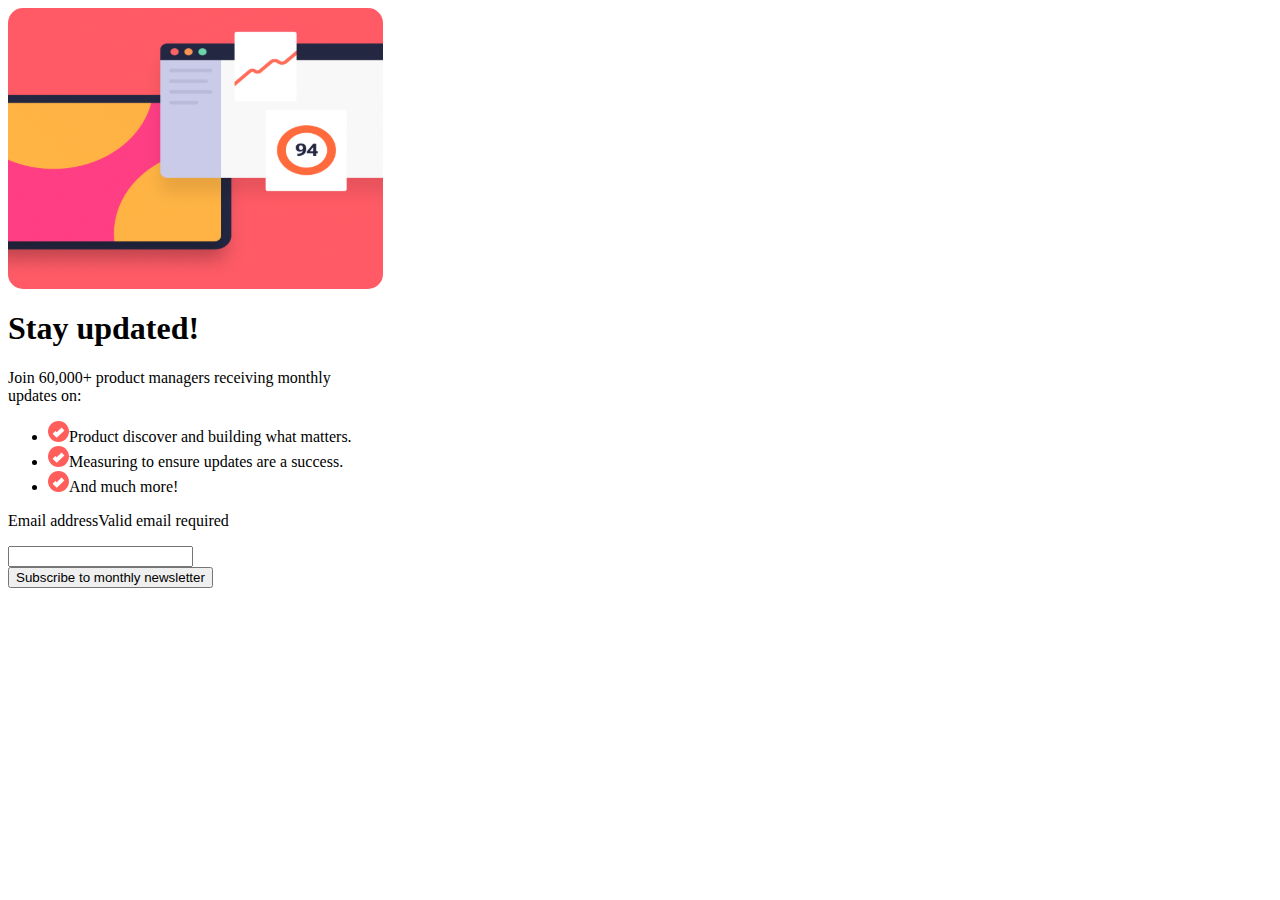
==== index.html @ 6df9921a "add" ====
<!--This is the Form Page.-->
<!--Now for the Success Page.-->

<!DOCTYPE html>
<html lang="en">
<head>
    <meta charset="UTF-8">
    <meta name="viewport" content="width=device-width, initial-scale=1.0">
    <link rel="stylesheet" href="./styles.css">
    <!--Changing the tab title, but first -> Let check this out first.-->
    <!--Okay cool, let's check out how it is supposed to look. -->
    <!--That part is done.-->
    <title>Subscribe to Newsletter</title>

</head>
<body>
    <!--Creating the div that will hold everything. You can do this part however you want though.-->
    <!--I will be adding the classes as well, so later when I do the CSS, I will be 
    able to target whatever item I want. For now, just HTML.-->
    <div class="container">
        <!--One way that I add an image is with CSS. Like this. -->
        <div class="header-image"></div>

        <div class="content">
            <h1 class="title">Stay updated!</h1>
            <p class="description">
                Join 60,000+ product managers receiving monthly <br class="descriptionBr"> updates on:
                <!--The '<br>' tag helps to add a break. So the words afterwards ended up on the next line.-->
            </p>

            <!--The 'ul' tag is being used because it is an unordered bulleted list.-->
            <ul class="features">
                <!--The 'li' tag means the item is a list.-->
                <!--Now I will add images below.-->
                <li><img src="./assets/group.svg" alt="">Product discover and building what matters.</li>
                <li><img src="./assets/group-2.svg" alt="">Measuring to ensure updates are a success.</li>
                <li><img src="./assets/group-3.svg" alt="">And much more!</li>
            </ul>
        </div>
        <!--Now for the form section. Input part.-->
        <form class="email-signup" id="email-signup">
            <p class="emailDiv"><span class="email-label">Email address</span><span class="hidden" id="validEmailAddress">Valid email required</span></p>
            <div class="email-input" id="email-input">
                <input type="email" id="email" value="" class="inputClass">
            </div>

            <!--Now for the button.-->
            <button class="subscribe-button" type="submit">Subscribe to monthly newsletter</button>
        </form>
    </div>    
</body>
</html>
---- styles.css ----
/*This file is named styles.css*/
/* I will only be adding this image through here on this video, but
the rest of the CSS part will be in the next video. */

/*I add a dot in front of the name as a way to target the div's class name with that 
name.*/
/*I have already added the image to the folder as well to use here.*/
.header-image{
    
    background-image: url(./assets/frame-8.svg);
    height: 281px;
    width: 375px;



}
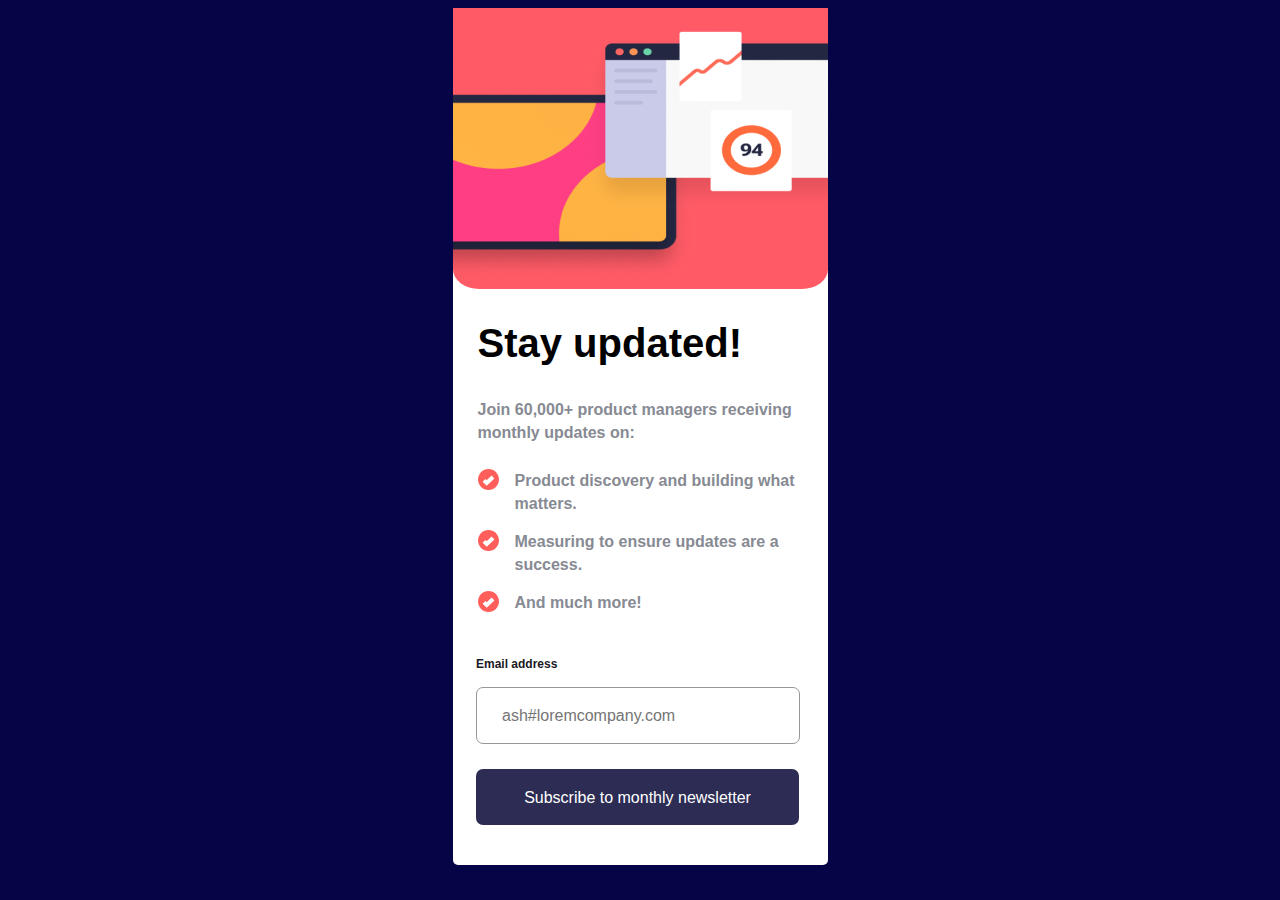
==== commit 1fc5d52a: "add" ====
--- a/index.html
+++ b/index.html
@@ -1,52 +1,49 @@
-<!--This is the Form Page.-->
-<!--Now for the Success Page.-->
-
-<!DOCTYPE html>
-<html lang="en">
+<!-- This is the Form Page. -->
+<!DOCTYPE html> 
+<html lang="en"> 
 <head>
-    <meta charset="UTF-8">
-    <meta name="viewport" content="width=device-width, initial-scale=1.0">
-    <link rel="stylesheet" href="./styles.css">
-    <!--Changing the tab title, but first -> Let check this out first.-->
-    <!--Okay cool, let's check out how it is supposed to look. -->
-    <!--That part is done.-->
-    <title>Subscribe to Newsletter</title>
-
+    <meta charset="UTF-8"> 
+    <meta name="viewport" content="width=device-width, initial-scale=1.0"> 
+    <link rel="stylesheet" href="./styles.css"> <!-- Links to an external CSS file for styling. -->
+    <title>Subscribe to Newsletter</title> <!-- The title of the webpage, shown in the browser tab. -->
 </head>
 <body>
-    <!--Creating the div that will hold everything. You can do this part however you want though.-->
-    <!--I will be adding the classes as well, so later when I do the CSS, I will be 
-    able to target whatever item I want. For now, just HTML.-->
-    <div class="container">
-        <!--One way that I add an image is with CSS. Like this. -->
-        <div class="header-image"></div>
+    
+    <div class="container"> <!-- A container that holds the entire content of the page. -->
+   
+        <div class="header-image"></div> <!-- An empty div for the header image, styled in CSS with a background image. -->
 
-        <div class="content">
-            <h1 class="title">Stay updated!</h1>
+        <div class="content"> <!-- This div contains the main content of the page. -->
+            <h1 class="title">Stay updated!</h1> <!-- The main heading of the page, styled with the 'title' class. -->
             <p class="description">
                 Join 60,000+ product managers receiving monthly <br class="descriptionBr"> updates on:
-                <!--The '<br>' tag helps to add a break. So the words afterwards ended up on the next line.-->
+                <!-- The '<br>' tag creates a line break, moving the text after it to the next line. -->
             </p>
 
-            <!--The 'ul' tag is being used because it is an unordered bulleted list.-->
-            <ul class="features">
-                <!--The 'li' tag means the item is a list.-->
-                <!--Now I will add images below.-->
-                <li><img src="./assets/group.svg" alt="">Product discover and building what matters.</li>
-                <li><img src="./assets/group-2.svg" alt="">Measuring to ensure updates are a success.</li>
-                <li><img src="./assets/group-3.svg" alt="">And much more!</li>
+            <ul class="features"> <!-- An unordered list to display the features of the newsletter. -->
+                <li><img src="./assets/checkimg.svg" alt="">Product discovery and building what matters.</li>
+                <!-- Each 'li' represents a list item, and the 'img' tag embeds an image in the list. -->
+                <li><img src="./assets/checkimg.svg" alt="">Measuring to ensure updates are a success.</li>
+                <li><img src="./assets/checkimg.svg" alt="">And much more!</li>
             </ul>
         </div>
-        <!--Now for the form section. Input part.-->
-        <form class="email-signup" id="email-signup">
-            <p class="emailDiv"><span class="email-label">Email address</span><span class="hidden" id="validEmailAddress">Valid email required</span></p>
-            <div class="email-input" id="email-input">
-                <input type="email" id="email" value="" class="inputClass">
+
+        <form class="email-signup" id="email-signup"> <!-- A form for users to enter their email addresses. -->
+            <p class="emailDiv">
+                <span class="email-label">Email address</span>
+                <span class="hidden" id="validEmailAddress">Valid email required</span>
+                <!-- A span element for displaying a validation message, hidden by default. -->
+            </p>
+            <div class="email-input" id="email-input"> <!-- A div wrapping the email input field. -->
+                <input type="email" id="email" value="" class="inputClass" placeholder="ash#loremcompany.com">
+                <!-- The input field for the user's email address, styled with the 'inputClass'. -->
             </div>
 
-            <!--Now for the button.-->
             <button class="subscribe-button" type="submit">Subscribe to monthly newsletter</button>
+            <!-- A button to submit the form and subscribe to the newsletter. -->
         </form>
     </div>    
+    
+    <script src="./index.js"></script> <!-- Links to an external JavaScript file for additional functionality. -->
 </body>
-</html>+</html>
--- a/styles.css
+++ b/styles.css
@@ -1,16 +1,229 @@
-/*This file is named styles.css*/
-/* I will only be adding this image through here on this video, but
-the rest of the CSS part will be in the next video. */
-
-/*I add a dot in front of the name as a way to target the div's class name with that 
-name.*/
-/*I have already added the image to the folder as well to use here.*/
+
+/* This file is named styles.css */
+/* This CSS file is for the sign-up page. */
+
+body, html{
+    padding: 15px, 15px; /* Adds padding to the entire page. */
+    font-family: 'Roboto', sans-serif; /* Sets the font for the text to 'Roboto'. */
+    background: white; /* Sets the initial background color to white. */
+    align-content: center; /* Centers content vertically within a flex container. */
+    justify-content: center; /* Centers content horizontally within a flex container. */
+    display: flex; /* Enables flexbox layout for the body and html. */
+    /*You don't have to do this.*/
+    background-color: rgb(4, 4, 70); /* Sets the background color to a dark shade of blue. */
+}
+
+.container{
+    width: 375px; /* Sets the width of the container. */
+    padding-bottom: 40px; /* Adds padding to the bottom of the container. */
+    background: white; /* Sets the background color to white. */
+    border-radius: 5px; /* Rounds the corners of the container. */
+}
+
 .header-image{
+    background-image: url(./assets/Frame\ 8.png); /* Sets a background image. */
+    height: 281px; /* Sets the height of the header image container. */
+    width: 375px; /* Sets the width of the header image container. */
+    border-radius: 0% 0% 7% 7%; /* Rounds the bottom corners of the header image container. */
+}
+
+.content{
+    padding: 0 25px; /* Adds padding to the left and right of the content. */
+    margin-bottom: 25px; /* Adds margin to the bottom of the content. */
+}
+
+.title{
+    font-size: 40px; /* Sets the font size for the title. */
+    font-weight: 700; /* Makes the title bold. */
+    color: #000000; /* Sets the color of the title to black. */
+    margin-top: 32px; /* Adds margin to the top of the title. */
+    margin-bottom: 32px; /* Adds margin to the bottom of the title. */
+}
+
+.description{
+    font-size: 16px; /* Sets the font size for the description. */
+    line-height: 23px; /* Sets the line height (spacing between lines) for the description. */
+    color: #878a93; /* Sets the color of the description text. */
+    margin-bottom: 25px; /* Adds margin to the bottom of the description. */
+    font-weight: bold; /* Makes the description text bold. */
+}
+
+.descriptionBr{
+    display: none; /* Hides the line break by default. */
+}
+
+.features{
+    list-style: none; /* Removes the default bullet points from the list. */
+    padding: 0; /* Removes default padding from the list. */
+    margin: 15px 0; /* Adds margin to the top and bottom of the list. */
+}
+
+.features li{
+    font-size: 16px; /* Sets the font size for the list items. */
+    font-weight: bold; /* Makes the list items bold. */
+    line-height: 23px; /* Sets the line height for the list items. */
+    color: #878a93; /* Sets the color of the list items. */
+    margin-bottom: 15px; /* Adds margin to the bottom of each list item. */
+    display: flex; /* Displays the list items as flex containers. */
+    align-items: start; /* Aligns items at the start of the flex container. */
+}
+
+.features li img{
+    margin-right: 16px; /* Adds margin to the right of the images in the list items. */
+    margin-bottom: 20px; /* Adds margin to the bottom of the images in the list items. */
+}
+
+.email-signup{
+    padding: 0 23.5px; /* Adds padding to the left and right of the email signup form. */
+}
+
+.emailDiv{
+    display: flex; /* Displays the email label and validation message as flex containers. */
+    justify-content: space-between; /* Spaces the items out evenly. */
+}
+
+.email-label{
+    font-size: 12px; /* Sets the font size for the email label. */
+    color: #1a1a24; /* Sets the color of the email label. */
+    font-weight: bolder; /* Makes the email label text bolder. */
+}
+
+.email-input{
+    margin-bottom: 25px; /* Adds margin to the bottom of the email input field. */
+}
+
+.inputClass{
+    border: 1px solid #979797; /* Sets the border, color, and width for the input field. */
+    border-radius: 7px; /* Rounds the corners of the input field. */
+    width: 83%; /* Sets the width of the input field. */
+    font-size: 16px; /* Sets the font size for the input text. */
+    line-height: 23px; /* Sets the line height for the input text. */
+    padding: 16px 25px; /* Adds padding inside the input field. */
+    color: #000000; /* Sets the text color inside the input field. */
+}
+
+.valid{
+    border: 2px solid rgb(122,216,122); /* Sets the border, color, and width for a valid input field. */
+    border-radius: 7px; /* Rounds the corners of the valid input field. */
+    width: 83%; /* Sets the width of the valid input field. */
+    font-size: 16px; /* Sets the font size for the valid input text. */
+    background-color: rgb(181,226,181); /* Sets the background color for a valid input field. */
+    padding: 16px 25px; /* Adds padding inside the valid input field. */
+    color: rgb(122, 216, 122); /* Sets the text color inside the valid input field. */
+}
+
+.valid::placeholder{
+    color: rgb(122, 216, 122); /* Sets the placeholder text color for a valid input field. */
+}
+
+.invalid::placeholder{
+    color: #BE7F7A; /* Sets the placeholder text color for an invalid input field. */
+}
+
+.invalid{
+    border: 2px solid #BE7F7A; /* Sets the border, color, and width for an invalid input field. */
+    border-radius: 7px; /* Rounds the corners of the invalid input field. */
+    width: 83%; /* Sets the width of the invalid input field. */
+    font-size: 16px; /* Sets the font size for the invalid input text. */
+    background-color: #FFE8E6; /* Sets the background color for an invalid input field. */
+    padding: 16px 25px; /* Adds padding inside the invalid input field. */
+    color: #BE7F7A; /* Sets the text color inside the invalid input field. */
+}
+
+.validEmailAddress{
+    font-size: 12px; /* Sets the font size for the validation message. */
+    display: block; /* Displays the validation message as a block element. */
+    color: #BE7F7A; /* Sets the color of the validation message text. */
+    font-weight: bold; /* Makes the validation message text bold. */
+}
+
+.hidden{
+    display: none; /* Hides the element when the 'hidden' class is applied. */
+}
+
+.subscribe-button{
+    background-color: #2c2c54; /* Sets the background color of the subscribe button. */
+    color: #FFFFFF; /* Sets the text color of the subscribe button to white. */
+    text-align: center; /* Centers the text inside the button. */
+    border: none; /* Removes the border around the button. */
+    border-radius: 7px; /* Rounds the corners of the button. */
+    width: 98.5%; /* Sets the width of the button. */
+    height: 56px; /* Sets the height of the button. */
+    font-size: 16px; /* Sets the font size for the button text. */
+    line-height: 23px; /* Sets the line height for the button text. */
+    padding: 16px 25px; /* Adds padding inside the button. */
+    cursor: pointer; /* Changes the cursor to a pointer when hovering over the button. */
+}
+
+.subscribe-button:hover{
+    background: linear-gradient(90deg, rgba(255,84,120,1) 0%, rgba(255,105,62,1) 100%); 
+    /* Changes the background to a gradient when the button is hovered over. */
+    color: white; /* Sets the text color to white on hover. */
+    box-shadow: 0 7px 20px #FF576F; /* Adds a shadow effect to the button on hover. */
+    cursor: pointer; /* Keeps the pointer cursor on hover. */
+}
+
+@media(min-width: 1440px){ /* Media query for screens wider than 1440px. */
+    body,html{
+        padding: 45px; /* Increases the padding on larger screens. */
+    }
+
+    .title{
+        font-size: 60px; /* Increases the font size of the title on larger screens. */
+    }
+
+    .descriptionBr{
+        display: block; /* Shows the line break on larger screens. */
+    }
+
     
-    background-image: url(./assets/frame-8.svg);
-    height: 281px;
-    width: 375px;
-
-
-
-}+    .container{
+        width: 930px; /* Sets the width of the container to 930px for larger screens. */
+        height: 650px; /* Sets the height of the container to 650px for larger screens. */
+        background-color: white; /* Sets the background color of the container to white. */
+        padding-left: 70px; /* Adds 70px of padding to the left side of the container. */
+        padding-right: 25px; /* Adds 25px of padding to the right side of the container. */
+        padding-top: 25px; /* Adds 25px of padding to the top of the container. */
+        padding-bottom: 25px; /* Adds 25px of padding to the bottom of the container. */
+        border-radius: 40px; /* Rounds the corners of the container by 40px. */
+    }
+
+    .header-image{
+        float: right; /* Positions the header image to the right of the container. */
+        background-image: url(./assets/illustration-sign-up-mobile\ 1.png); /* Sets the background image. */
+        background-repeat: no-repeat; /* Prevents the background image from repeating. */
+        background-size: cover; /* Scales the background image to cover the entire area. */
+        background-position: center; /* Centers the background image within the container. */
+        height: 647px; /* Sets the height of the header image container to 647px. */
+        border-radius: 15px; /* Rounds the corners of the header image container by 15px. */
+    }
+
+    .content, .features, .email-signup{
+        float: left; /* Positions the content, features, and email signup to the left side of the container. */
+    }
+
+    .features{
+        margin-bottom: -20px; /* Adds a negative margin to the bottom of the features section to reduce spacing. */
+    }
+
+    .features li{
+        font-size: 18px; /* Increases the font size of the list items in the features section to 18px. */
+        font-weight: bold; /* Makes the list items in the features section bold. */
+    }
+
+    .subscribe-button{
+        width: 94%; /* Sets the width of the subscribe button to 94% of the container width. */
+    }
+
+    .email-signup{
+        width: 50%; /* Sets the width of the email signup form to 50% of the container width. */
+        margin-bottom: 500px; /* Adds 500px of margin to the bottom of the email signup form. */
+    }
+
+    .emailDiv{
+        width: 95%; /* Sets the width of the email division (wrapper for label and input) to 95% of the container width. */
+    }
+
+}
+
+
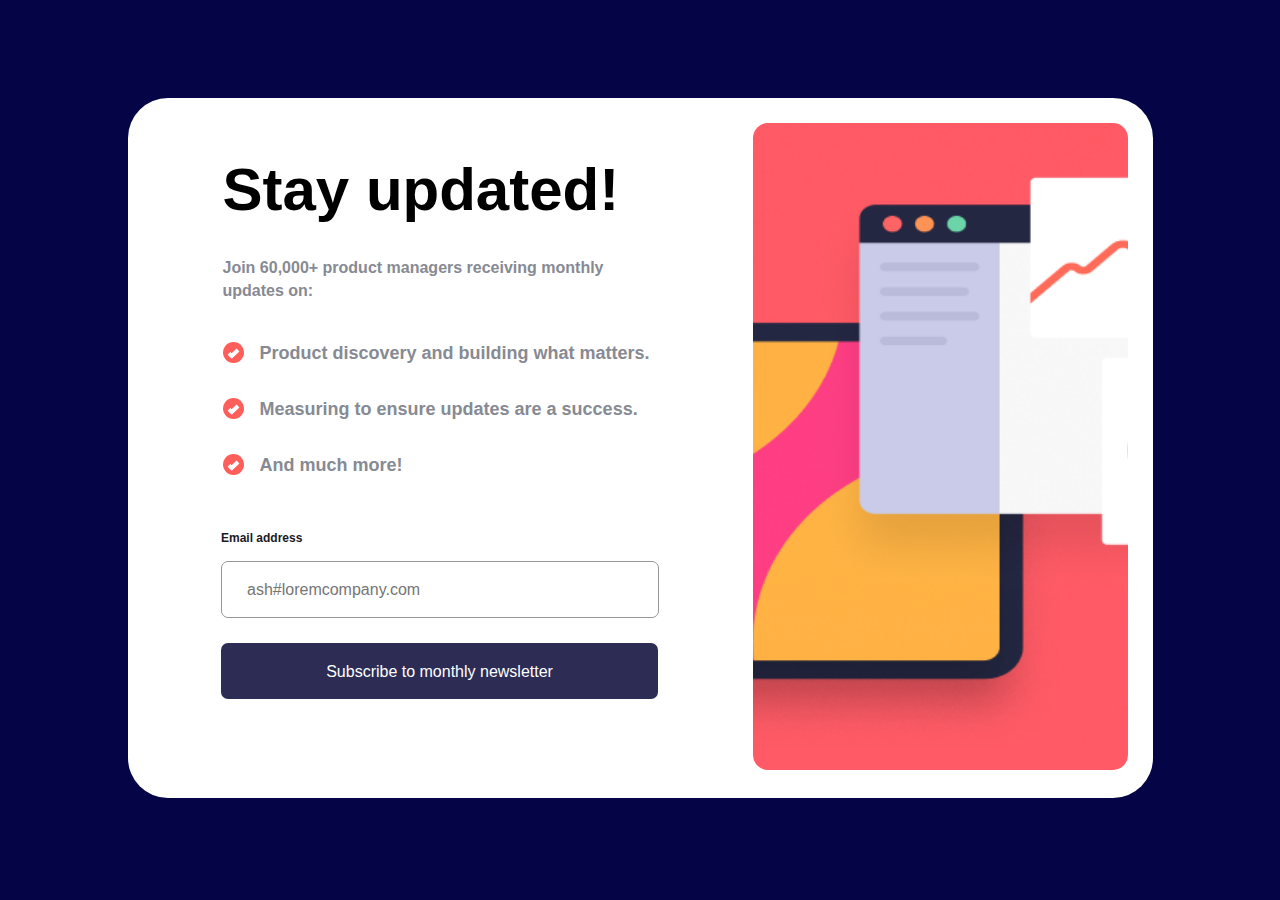
==== commit 9174e939: "add" ====
--- a/index.html
+++ b/index.html
@@ -43,7 +43,10 @@
             <!-- A button to submit the form and subscribe to the newsletter. -->
         </form>
     </div>    
-    
-    <script src="./index.js"></script> <!-- Links to an external JavaScript file for additional functionality. -->
+    <!--Changing this script so that is will be connected to the 
+    new js = emailapi.js file. Now the webpage will be using the api
+    to check the emails to see if it is legit, spam, or if it is a 
+    fake email.-->
+    <script src="./emailchecker.js"></script> <!-- Links to an external JavaScript file for additional functionality. -->
 </body>
 </html>
--- a/styles.css
+++ b/styles.css
@@ -163,7 +163,7 @@
     cursor: pointer; /* Keeps the pointer cursor on hover. */
 }
 
-@media(min-width: 1440px){ /* Media query for screens wider than 1440px. */
+@media(min-width: 1140px){ /* Media query for screens wider than 1440px. */
     body,html{
         padding: 45px; /* Increases the padding on larger screens. */
     }
